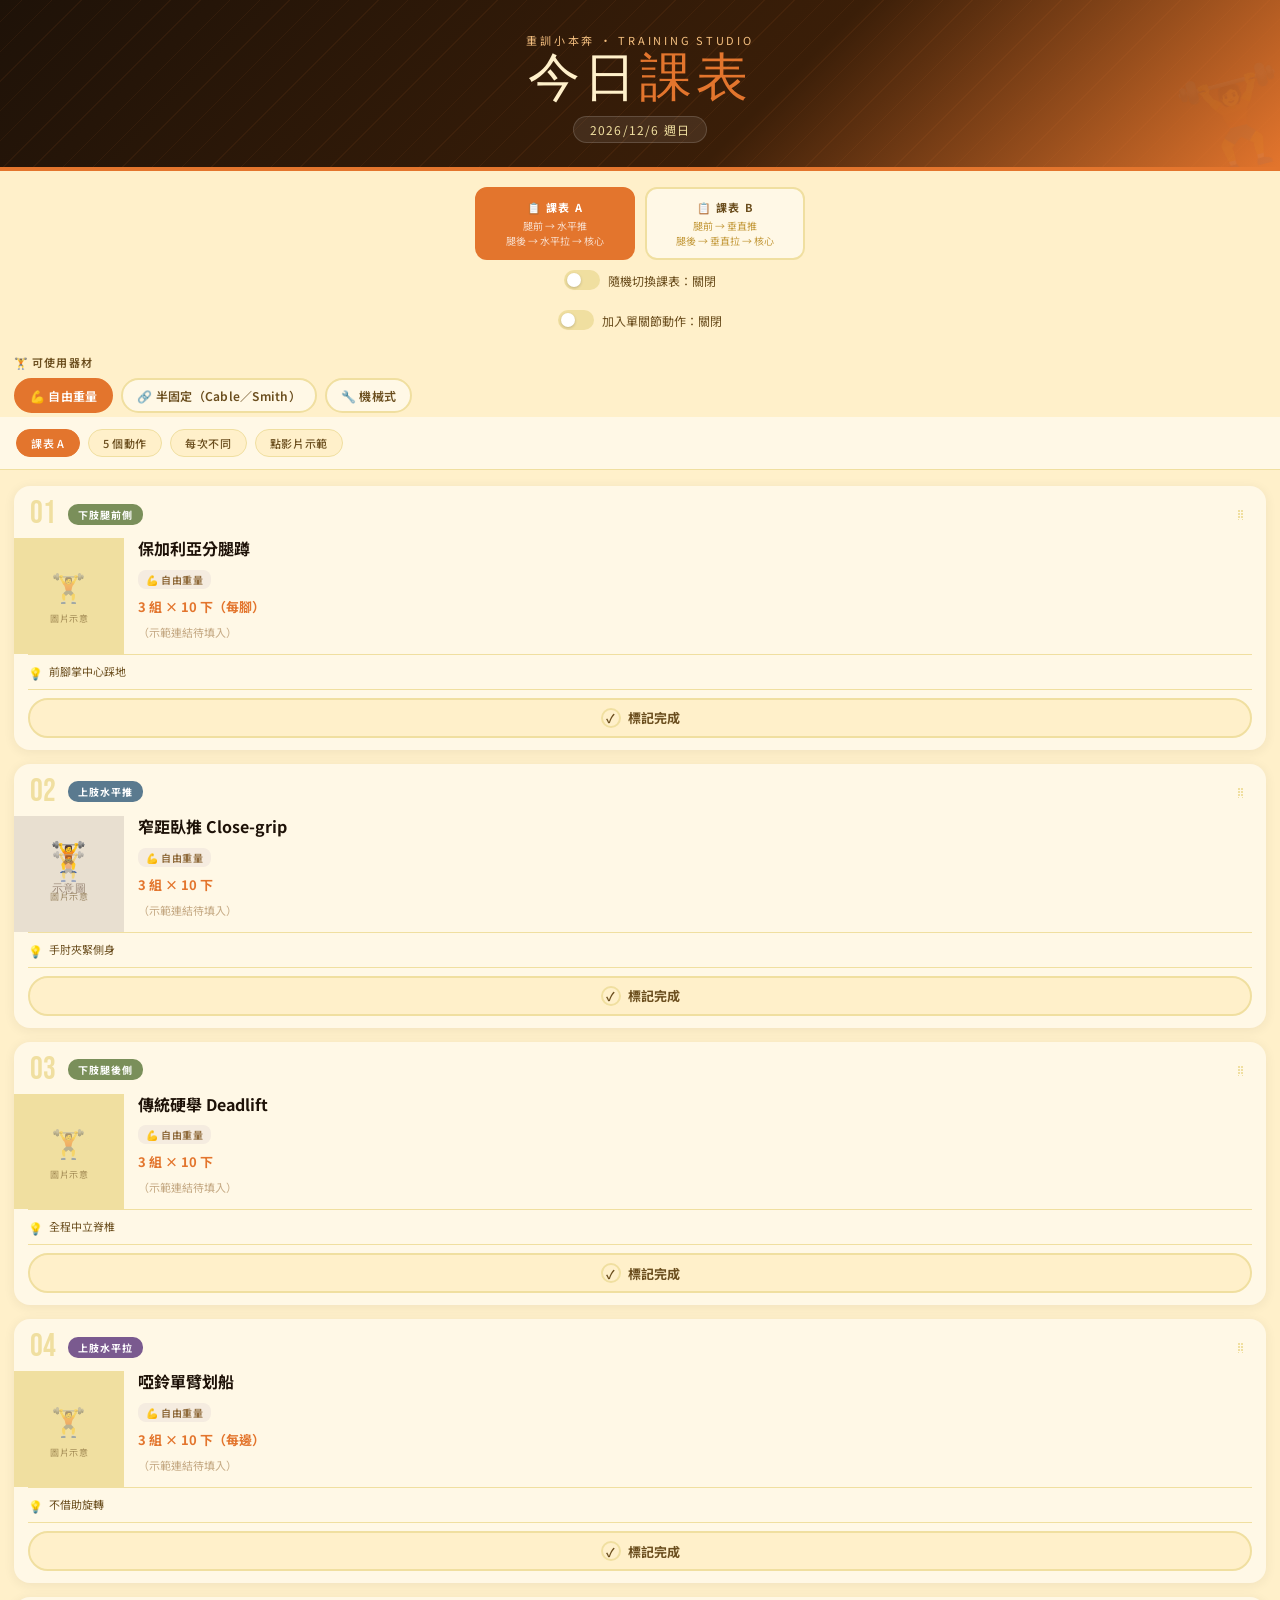
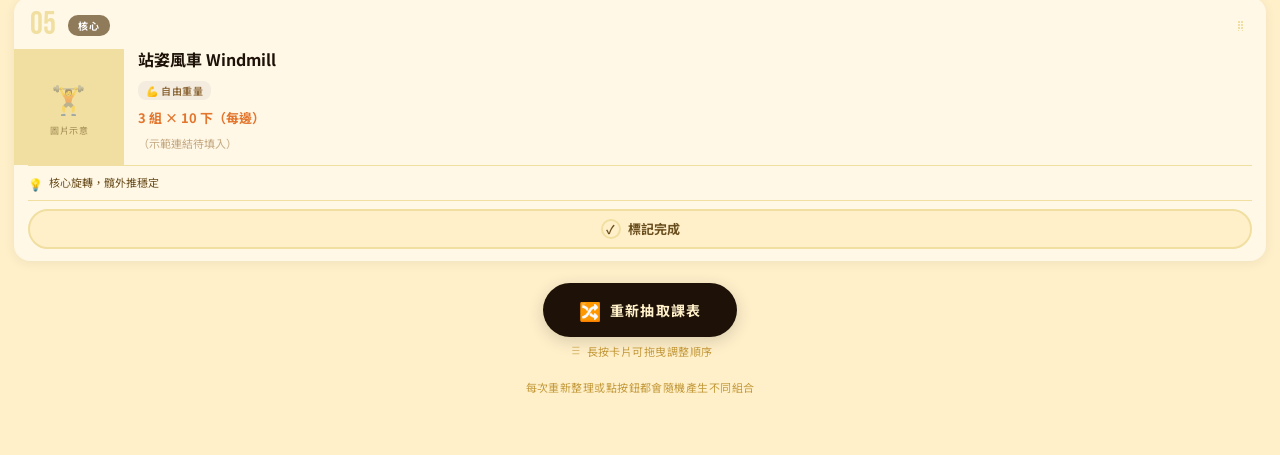
==== fitness-schedule.html @ 43d1f5fd "Add files via upload" ====
<!DOCTYPE html>
<html lang="zh-TW">
<head>
<meta charset="UTF-8">
<meta name="viewport" content="width=device-width, initial-scale=1.0">
<title>重訓小本奔｜今日課表</title>
<link href="https://fonts.googleapis.com/css2?family=Noto+Sans+TC:wght@300;400;500;700;900&family=Bebas+Neue&display=swap" rel="stylesheet">
<style>
  :root {
    --cream: #FFF0CA;
    --warm-white: #FFF8E6;
    --sand: #F0DFA0;
    --clay: #C49A3C;
    --terracotta: #E3752D;
    --deep: #1E1208;
    --mid: #6B4E1E;
    --accent: #E3752D;
    --green: #5A7A5A;
    --green-light: #8BAE7A;
    --brand: #E3752D;
    --brand-light: #FFF0CA;
  }

  * { box-sizing: border-box; margin: 0; padding: 0; }

  body {
    background: var(--cream);
    color: var(--deep);
    font-family: 'Noto Sans TC', sans-serif;
    min-height: 100vh;
    padding: 0 0 60px;
  }

  /* ── Header ── */
  .header {
    background: linear-gradient(135deg, #1E1208 0%, #3A1E08 60%, #E3752D 100%);
    color: var(--cream);
    padding: 32px 20px 24px;
    text-align: center;
    position: relative;
    overflow: hidden;
    border-bottom: 4px solid var(--brand);
  }
  .header::before {
    content: '';
    position: absolute;
    inset: 0;
    background: repeating-linear-gradient(
      -45deg,
      transparent,
      transparent 20px,
      rgba(227,117,45,0.07) 20px,
      rgba(227,117,45,0.07) 21px
    );
  }
  .header::after {
    content: '🏋️';
    position: absolute;
    right: -10px;
    bottom: -10px;
    font-size: 90px;
    opacity: 0.06;
    transform: rotate(-15deg);
    pointer-events: none;
  }
  .header-sub {
    font-size: 11px;
    letter-spacing: 0.25em;
    text-transform: uppercase;
    color: #F5C080;
    margin-bottom: 6px;
    position: relative;
  }
  .header-title {
    font-family: 'Bebas Neue', sans-serif;
    font-size: 52px;
    letter-spacing: 0.08em;
    line-height: 1;
    position: relative;
  }
  .header-title span { color: var(--brand); }
  .date-badge {
    display: inline-block;
    margin-top: 10px;
    background: rgba(255,255,255,0.08);
    border: 1px solid rgba(255,255,255,0.15);
    border-radius: 20px;
    padding: 4px 16px;
    font-size: 12px;
    color: var(--sand);
    letter-spacing: 0.1em;
    position: relative;
  }

  /* ── Tag strip ── */
  .tag-strip {
    display: flex;
    gap: 0;
    overflow-x: auto;
    padding: 12px 16px;
    background: var(--warm-white);
    border-bottom: 1px solid var(--sand);
    scrollbar-width: none;
  }
  .tag-strip::-webkit-scrollbar { display: none; }
  .tag {
    flex-shrink: 0;
    font-size: 11px;
    font-weight: 500;
    letter-spacing: 0.06em;
    padding: 5px 14px;
    border-radius: 20px;
    border: 1.5px solid var(--sand);
    color: var(--mid);
    background: var(--cream);
    margin-right: 8px;
    cursor: default;
  }
  .tag.active {
    background: var(--brand);
    color: white;
    border-color: var(--brand);
  }

  /* ── Cards container ── */
  .cards {
    padding: 16px 14px;
    display: flex;
    flex-direction: column;
    gap: 14px;
  }

  /* ── Drag to reorder ── */
  .sort-hint {
    display: flex;
    align-items: center;
    justify-content: center;
    gap: 6px;
    font-size: 11px;
    color: var(--clay);
    padding: 6px 14px 0;
    letter-spacing: 0.04em;
  }
  .sort-hint svg { width: 13px; height: 13px; opacity: 0.6; }

  .card {
    background: var(--warm-white);
    border-radius: 16px;
    overflow: hidden;
    box-shadow: 0 2px 12px rgba(44,36,32,0.07);
    display: flex;
    flex-direction: column;
    opacity: 0;
    transform: translateY(18px);
    animation: slideUp 0.45s ease forwards;
    cursor: grab;
    transition: box-shadow 0.2s, transform 0.15s;
    user-select: none;
  }
  .card:active { cursor: grabbing; }
  .card.dragging {
    opacity: 0.55 !important;
    transform: scale(0.97) !important;
    box-shadow: 0 8px 28px rgba(44,36,32,0.18) !important;
    animation: none !important;
  }
  .card.drag-over {
    box-shadow: 0 0 0 2.5px var(--brand), 0 4px 16px rgba(227,117,45,0.15) !important;
    animation: none !important;
  }

  /* drag handle inside card-order */
  .drag-handle {
    margin-left: auto;
    padding: 4px 6px;
    color: var(--sand);
    cursor: grab;
    font-size: 16px;
    line-height: 1;
    flex-shrink: 0;
  }
  .drag-handle:active { cursor: grabbing; }
  .card:nth-child(1) { animation-delay: 0.05s; }
  .card:nth-child(2) { animation-delay: 0.12s; }
  .card:nth-child(3) { animation-delay: 0.19s; }
  .card:nth-child(4) { animation-delay: 0.26s; }
  .card:nth-child(5) { animation-delay: 0.33s; }

  @keyframes slideUp {
    to { opacity: 1; transform: translateY(0); }
  }

  .card-order {
    display: flex;
    align-items: center;
    gap: 10px;
    padding: 12px 16px 8px;
  }
  .order-num {
    font-family: 'Bebas Neue', sans-serif;
    font-size: 32px;
    color: var(--sand);
    line-height: 1;
    min-width: 28px;
  }
  .part-chip {
    font-size: 10px;
    font-weight: 700;
    letter-spacing: 0.1em;
    text-transform: uppercase;
    padding: 3px 10px;
    border-radius: 10px;
    background: var(--clay);
    color: white;
  }
  .part-chip.legs   { background: #7A8F5A; }
  .part-chip.push   { background: #5A7A8F; }
  .part-chip.pull   { background: #7A5A8F; }
  .part-chip.core   { background: #8F7A5A; }

  .card-body {
    display: flex;
    gap: 0;
  }

  /* image placeholder */
  .card-img {
    width: 110px;
    min-height: 110px;
    flex-shrink: 0;
    background: var(--sand);
    display: flex;
    flex-direction: column;
    align-items: center;
    justify-content: center;
    gap: 6px;
    font-size: 10px;
    color: var(--mid);
    letter-spacing: 0.05em;
    position: relative;
    overflow: hidden;
  }
  .card-img img {
    width: 100%;
    height: 100%;
    object-fit: cover;
    position: absolute;
    inset: 0;
  }
  .card-img .img-icon {
    font-size: 28px;
    opacity: 0.45;
  }
  .card-img .img-label {
    font-size: 9px;
    opacity: 0.6;
    text-align: center;
    padding: 0 8px;
  }

  .card-info {
    flex: 1;
    padding: 0 14px 14px;
    display: flex;
    flex-direction: column;
    justify-content: center;
    gap: 6px;
  }
  .exercise-name {
    font-size: 16px;
    font-weight: 700;
    color: var(--deep);
    line-height: 1.3;
  }
  .exercise-sets {
    font-size: 13px;
    color: var(--mid);
    font-weight: 400;
  }
  .exercise-sets strong {
    color: var(--brand);
    font-weight: 700;
  }
  .video-btn {
    display: inline-flex;
    align-items: center;
    gap: 5px;
    margin-top: 2px;
    font-size: 11px;
    font-weight: 500;
    color: var(--brand);
    text-decoration: none;
    border: 1.5px solid var(--brand);
    border-radius: 20px;
    padding: 4px 12px;
    width: fit-content;
    transition: background 0.2s, color 0.2s;
  }
  .video-btn:hover { background: var(--brand); color: white; }
  .video-btn svg { width: 12px; height: 12px; fill: currentColor; }

  /* ── Divider ── */
  .card-divider {
    height: 1px;
    background: var(--sand);
    margin: 0 14px;
  }
  .card-note {
    padding: 8px 14px 8px;
    font-size: 11px;
    color: var(--mid);
    display: flex;
    align-items: flex-start;
    gap: 6px;
  }
  .card-note::before {
    content: '💡';
    font-size: 12px;
    flex-shrink: 0;
    margin-top: 1px;
  }

  /* ── Done button ── */
  .card-done-row {
    padding: 8px 14px 12px;
    display: flex;
    align-items: center;
    gap: 10px;
  }
  .done-btn {
    display: flex;
    align-items: center;
    gap: 7px;
    background: var(--cream);
    border: 2px solid var(--sand);
    border-radius: 24px;
    padding: 8px 18px;
    font-family: 'Noto Sans TC', sans-serif;
    font-size: 13px;
    font-weight: 700;
    color: var(--mid);
    cursor: pointer;
    transition: all 0.2s;
    flex: 1;
    justify-content: center;
    -webkit-tap-highlight-color: transparent;
  }
  .done-btn:active { transform: scale(0.96); }
  .done-btn.completed {
    background: var(--green);
    border-color: var(--green);
    color: white;
  }
  .done-btn .done-circle {
    width: 20px; height: 20px;
    border-radius: 50%;
    border: 2px solid var(--sand);
    display: flex; align-items: center; justify-content: center;
    font-size: 12px;
    transition: all 0.2s;
    flex-shrink: 0;
  }
  .done-btn.completed .done-circle {
    background: white;
    border-color: white;
  }
  .card.done-card {
    opacity: 0.6;
  }
  .card.done-card .exercise-name {
    text-decoration: line-through;
    color: var(--mid);
  }

  /* ── Confetti canvas ── */
  #confettiCanvas {
    position: fixed;
    top: 0; left: 0;
    width: 100%; height: 100%;
    pointer-events: none;
    z-index: 9999;
  }

  /* ── Regenerate button ── */
  .regen-wrap {
    padding: 6px 14px 0;
    display: flex;
    justify-content: center;
  }
  .regen-btn {
    background: var(--deep);
    color: var(--cream);
    border: none;
    border-radius: 50px;
    padding: 14px 36px;
    font-family: 'Noto Sans TC', sans-serif;
    font-size: 14px;
    font-weight: 700;
    letter-spacing: 0.08em;
    cursor: pointer;
    display: flex;
    align-items: center;
    gap: 8px;
    transition: background 0.2s, transform 0.1s;
    box-shadow: 0 4px 16px rgba(44,36,32,0.18);
  }
  .regen-btn:active { transform: scale(0.97); }
  .regen-btn:hover { background: var(--brand); }
  .regen-icon {
    font-size: 18px;
    display: inline-block;
    transition: transform 0.4s;
  }
  .regen-btn:hover .regen-icon { transform: rotate(180deg); }

  /* ── Plan switcher ── */
  .plan-switcher {
    display: flex;
    gap: 10px;
    padding: 16px 14px 4px;
    justify-content: center;
  }
  .plan-btn {
    flex: 1;
    max-width: 160px;
    border: 2px solid var(--sand);
    background: var(--warm-white);
    border-radius: 12px;
    padding: 10px 8px;
    cursor: pointer;
    text-align: center;
    transition: all 0.2s;
    font-family: 'Noto Sans TC', sans-serif;
  }
  .plan-btn .plan-label {
    font-size: 11px;
    font-weight: 700;
    letter-spacing: 0.12em;
    color: var(--mid);
    display: block;
  }
  .plan-btn .plan-desc {
    font-size: 10px;
    color: var(--clay);
    margin-top: 3px;
    line-height: 1.5;
    display: block;
  }
  .plan-btn.active {
    border-color: var(--brand);
    background: var(--brand);
  }
  .plan-btn.active .plan-label { color: white; }
  .plan-btn.active .plan-desc { color: rgba(255,255,255,0.75); }
  .plan-btn:hover:not(.active) {
    border-color: var(--brand);
  }

  /* ── Random toggle ── */
  .random-toggle {
    display: flex;
    align-items: center;
    justify-content: center;
    gap: 8px;
    padding: 6px 14px 14px;
    font-size: 12px;
    color: var(--mid);
    cursor: pointer;
    user-select: none;
  }
  .toggle-track {
    width: 36px;
    height: 20px;
    border-radius: 10px;
    background: var(--sand);
    position: relative;
    transition: background 0.2s;
    flex-shrink: 0;
  }
  .toggle-track.on { background: var(--brand); }
  .toggle-thumb {
    width: 14px;
    height: 14px;
    border-radius: 50%;
    background: white;
    position: absolute;
    top: 3px;
    left: 3px;
    transition: left 0.2s;
    box-shadow: 0 1px 3px rgba(0,0,0,0.2);
  }
  .toggle-track.on .toggle-thumb { left: 19px; }

  /* ── Equipment chips ── */
  .eq-chip {
    display: inline-flex;
    align-items: center;
    gap: 4px;
    font-size: 12px;
    font-weight: 600;
    padding: 7px 14px;
    border-radius: 20px;
    border: 2px solid var(--sand);
    color: var(--mid);
    background: var(--warm-white);
    cursor: pointer;
    transition: all 0.18s;
    user-select: none;
    letter-spacing: 0.02em;
  }
  .eq-chip.active {
    background: var(--brand);
    color: white;
    border-color: var(--brand);
  }
  .eq-chip:hover:not(.active) {
    border-color: var(--brand);
    color: var(--brand);
  }

  /* ── Footer note ── */
  .footer-note {
    text-align: center;
    font-size: 11px;
    color: var(--clay);
    padding: 20px 20px 0;
    letter-spacing: 0.04em;
  }
</style>
</head>
<body>

<canvas id="confettiCanvas"></canvas>

<div class="header">
  <div class="header-sub">重訓小本奔 · TRAINING STUDIO</div>
  <div class="header-title">今日<span>課表</span></div>
  <div class="date-badge" id="dateBadge">載入中…</div>
</div>

<!-- Plan switcher -->
<div class="plan-switcher">
  <button class="plan-btn active" id="btnA" onclick="selectPlan('A')">
    <span class="plan-label">📋 課表 A</span>
    <span class="plan-desc">腿前 → 水平推<br>腿後 → 水平拉 → 核心</span>
  </button>
  <button class="plan-btn" id="btnB" onclick="selectPlan('B')">
    <span class="plan-label">📋 課表 B</span>
    <span class="plan-desc">腿前 → 垂直推<br>腿後 → 垂直拉 → 核心</span>
  </button>
</div>

<!-- Random plan toggle -->
<div class="random-toggle" onclick="toggleRandom()" id="randomToggle">
  <div class="toggle-track" id="toggleTrack">
    <div class="toggle-thumb"></div>
  </div>
  <span id="toggleLabel">隨機切換課表：關閉</span>
</div>

<!-- Single joint toggle -->
<div class="random-toggle" onclick="toggleSingle()" id="singleToggle">
  <div class="toggle-track" id="singleTrack">
    <div class="toggle-thumb"></div>
  </div>
  <span id="singleLabel">加入單關節動作：關閉</span>
</div>

<!-- Equipment filter -->
<div style="padding: 10px 14px 4px;">
  <div style="font-size:11px;color:var(--mid);font-weight:600;letter-spacing:0.1em;text-transform:uppercase;margin-bottom:8px;">🏋️ 可使用器材</div>
  <div style="display:flex;gap:8px;flex-wrap:wrap;">
    <label class="eq-chip active" id="chip-free">
      <input type="checkbox" checked onchange="toggleEquip('free',this)" style="display:none">
      💪 自由重量
    </label>
    <label class="eq-chip" id="chip-semi">
      <input type="checkbox" onchange="toggleEquip('semi',this)" style="display:none">
      🔗 半固定（Cable／Smith）
    </label>
    <label class="eq-chip" id="chip-machine">
      <input type="checkbox" onchange="toggleEquip('machine',this)" style="display:none">
      🔧 機械式
    </label>
  </div>
</div>

<div class="tag-strip">
  <div class="tag active" id="tagPlan">課表 A</div>
  <div class="tag">5 個動作</div>
  <div class="tag">每次不同</div>
  <div class="tag">點影片示範</div>
</div>

<div class="cards" id="cardsContainer"></div>

<div class="regen-wrap">
  <button class="regen-btn" onclick="generate()">
    <span class="regen-icon">🔀</span> 重新抽取課表
  </button>
</div>

<div class="sort-hint">
  <svg viewBox="0 0 24 24" fill="none" stroke="currentColor" stroke-width="2"><path d="M8 6h13M8 12h13M8 18h13M3 6h.01M3 12h.01M3 18h.01"/></svg>
  長按卡片可拖曳調整順序
</div>

<div class="footer-note">每次重新整理或點按鈕都會隨機產生不同組合</div>

<script>
// ════════════════════════════════════════
// 動作資料庫
// image: 圖片 URL　video: YouTube 連結　note: 動作提示　equip: free/semi/machine
// ════════════════════════════════════════
const DB = {

  // ── 下肢腿前側 ──
  legs_front: {
    label: '下肢腿前側', chipClass: 'legs',
    exercises: [
      { name: '深蹲 Squat',                    sets: '3 組 × 10 下',        video: '#', note: '膝蓋對齊腳尖，核心收緊',    image: 'https://raw.githubusercontent.com/iisanosbb/workout-images/main/legs_front_squat_barbell.jpg', equip: 'free'    },
      { name: '高腳杯深蹲 Goblet（啞鈴）',      sets: '3 組 × 10 下',        video: '#', note: '壺鈴／啞鈴貼近胸口',         image: 'https://raw.githubusercontent.com/iisanosbb/workout-images/main/legs_front_squat_dumbbell.jpg', equip: 'free'    },
      { name: '跳躍深蹲 Jump Squat',            sets: '3 組 × 10 下',        video: '#', note: '落地時膝蓋微彎吸震',          image: 'https://raw.githubusercontent.com/iisanosbb/workout-images/main/legs_front_squat_jump.jpg', equip: 'free'    },
      { name: '保加利亞分腿蹲',                 sets: '3 組 × 10 下（每腳）', video: '#', note: '前腳掌中心踩地',              image: 'https://raw.githubusercontent.com/iisanosbb/workout-images/main/legs_front_split_squat_bulgarian.jpg', equip: 'free'    },
      { name: '弓箭步 Lunge',                  sets: '3 組 × 10 下（每腳）', video: '#', note: '後膝輕觸地後起身',            image: 'https://raw.githubusercontent.com/iisanosbb/workout-images/main/legs_front_lunge.jpg', equip: 'free'    },
      { name: '登階 Step-up',                  sets: '3 組 × 10 下（每腳）', video: '#', note: '踩穩後腳跟發力踩上',          image: 'https://raw.githubusercontent.com/iisanosbb/workout-images/main/legs_front_lunge_step.jpg', equip: 'free'    },
      { name: '斜坡深蹲',                       sets: '3 組 × 10 下',        video: '#', note: '腳跟墊高增加膝主導',           image: '', equip: 'free'    },
      { name: '前蹲舉 Front Squat',             sets: '3 組 × 10 下',        video: '#', note: '手肘高舉保持槓位',             image: '', equip: 'free'    },
      { name: '史密斯機深蹲',                   sets: '3 組 × 10 下',        video: '#', note: '軌道固定，專注下蹲深度',       image: 'https://raw.githubusercontent.com/iisanosbb/workout-images/main/legs_front_squat_smith.jpg', equip: 'semi'    },
      { name: '腿推機 Leg Press',               sets: '3 組 × 10 下',        video: '#', note: '腳跟踩穩，不鎖膝',             image: 'https://raw.githubusercontent.com/iisanosbb/workout-images/main/legs_front_leg_press.jpg', equip: 'machine' },
      { name: '腿伸展機 Leg Extension',         sets: '3 組 × 10 下',        video: '#', note: '頂點停留 1 秒',                image: 'https://raw.githubusercontent.com/iisanosbb/workout-images/main/legs_front_leg_extension.jpg', equip: 'machine' },
    ]
  },

  // ── 下肢腿後側 ──
  legs_back: {
    label: '下肢腿後側', chipClass: 'legs',
    exercises: [
      { name: '傳統硬舉 Deadlift',         sets: '3 組 × 10 下',        video: '#', note: '全程中立脊椎',               image: 'https://raw.githubusercontent.com/iisanosbb/workout-images/main/legs_back_deadlift.jpg', equip: 'free'    },
      { name: '相撲硬舉 Sumo DL',          sets: '3 組 × 10 下',        video: '#', note: '腳尖外轉 45°',               image: 'https://raw.githubusercontent.com/iisanosbb/workout-images/main/legs_back_deadlift_sumo.jpg', equip: 'free'    },
      { name: '羅馬尼亞硬舉 RDL',          sets: '3 組 × 10 下',        video: '#', note: '感受腿後肌延展',              image: 'https://raw.githubusercontent.com/iisanosbb/workout-images/main/legs_back_rdl.jpg', equip: 'free'    },
      { name: '單腳 RDL',                 sets: '3 組 × 10 下（每腳）', video: '#', note: '骨盆維持水平',               image: 'https://raw.githubusercontent.com/iisanosbb/workout-images/main/legs_back_rdl_single.jpg', equip: 'free'    },
      { name: '臀橋 Hip Thrust',          sets: '3 組 × 10 下',        video: '#', note: '頂點夾臀 2 秒',               image: 'https://raw.githubusercontent.com/iisanosbb/workout-images/main/legs_back_hip_thrust.jpg', equip: 'free'    },
      { name: '側弓步 Lateral Lunge',     sets: '3 組 × 10 下（每腳）', video: '#', note: '側移重心，膝對腳尖',          image: 'https://raw.githubusercontent.com/iisanosbb/workout-images/main/legs_back_sidelunge.jpg', equip: 'free'    },
      { name: '半程側弓步',               sets: '3 組 × 10 下（每腳）', video: '#', note: '側移幅度減半，強調內收',      image: 'https://raw.githubusercontent.com/iisanosbb/workout-images/main/legs_back_sidelunge_half.jpg', equip: 'free'    },
      { name: '早安式 Good Morning',       sets: '3 組 × 10 下',        video: '#', note: '控制重量，專注伸展',           image: 'https://raw.githubusercontent.com/iisanosbb/workout-images/main/legs_back_good_morning.jpg', equip: 'free'    },
      { name: '坐姿早安 Seated Good Morning', sets: '3 組 × 10 下',     video: '#', note: '消除下肢代償，專注脊椎屈伸',  image: 'https://raw.githubusercontent.com/iisanosbb/workout-images/main/legs_back_goodmorning_seated_barbell.jpg', equip: 'free'    },
      { name: '壺鈴擺盪 KB Swing',        sets: '3 組 × 10 下',        video: '#', note: '髖主導，非深蹲',               image: '', equip: 'free'    },
      { name: '北歐腿彎舉 Nordic Curl',    sets: '3 組 × 10 下',        video: '#', note: '離心放慢至少 4 秒',           image: '', equip: 'free'    },
      { name: '俯臥腿彎舉',                sets: '3 組 × 10 下',        video: '#', note: '全程控制速度',                image: 'https://raw.githubusercontent.com/iisanosbb/workout-images/main/legs_back_leg_curl_lying.jpg', equip: 'machine' },
      { name: '坐姿腿彎舉',                sets: '3 組 × 10 下',        video: '#', note: '膝關節全程活動度',            image: 'https://raw.githubusercontent.com/iisanosbb/workout-images/main/legs_back_leg_curl_seated.jpg', equip: 'machine' },
    ]
  },

  // ── 上肢水平推 ──
  push: {
    label: '上肢水平推', chipClass: 'push',
    exercises: [
      { name: '槓鈴臥推 Bench Press',    sets: '3 組 × 10 下', video: '#', note: '肩胛夾緊、弓背穩定',   image: 'https://raw.githubusercontent.com/iisanosbb/workout-images/main/push_h_bench_barbell.jpg', equip: 'free'    },
      { name: '上斜臥推 Incline Press',  sets: '3 組 × 10 下', video: '#', note: '角度 30–45°',          image: 'https://raw.githubusercontent.com/iisanosbb/workout-images/main/push_h_bench_incline.jpg', equip: 'free'    },
      { name: '下斜臥推 Decline Press',  sets: '3 組 × 10 下', video: '#', note: '強調下胸',              image: '', equip: 'free'    },
      { name: '啞鈴臥推',                sets: '3 組 × 10 下', video: '#', note: '底部稍作停頓',          image: 'https://raw.githubusercontent.com/iisanosbb/workout-images/main/push_h_bench_dumbbell.jpg', equip: 'free'    },
      { name: '伏地挺身 Push-up',        sets: '3 組 × 10 下', video: '#', note: '核心全程收緊',          image: 'https://raw.githubusercontent.com/iisanosbb/workout-images/main/push_h_pushup.jpg', equip: 'free'    },
      { name: '跪姿伏地挺身',            sets: '3 組 × 10 下', video: '#', note: '膝蓋著地，降低難度',    image: 'https://raw.githubusercontent.com/iisanosbb/workout-images/main/push_h_pushup_half.jpg', equip: 'free'    },
      { name: '窄距臥推 Close-grip',     sets: '3 組 × 10 下', video: '#', note: '手肘夾緊側身',          image: '', equip: 'free'    },
      { name: '史密斯臥推',              sets: '3 組 × 10 下', video: '#', note: '固定軌道助保護',        image: '', equip: 'semi'    },
      { name: '繩索夾胸 Cable Fly',      sets: '3 組 × 10 下', video: '#', note: '頂點交叉停頓',          image: '', equip: 'semi'    },
      { name: '機械臥推',                sets: '3 組 × 10 下', video: '#', note: '適合訓練後補量',        image: 'https://raw.githubusercontent.com/iisanosbb/workout-images/main/push_h_machine_press.jpg', equip: 'machine' },
    ]
  },

  // ── 上肢水平拉 ──
  pull: {
    label: '上肢水平拉', chipClass: 'pull',
    exercises: [
      { name: '槓鈴划船 Barbell Row',    sets: '3 組 × 10 下',        video: '#', note: '肘往後拉，肩胛夾緊',   image: 'https://raw.githubusercontent.com/iisanosbb/workout-images/main/pull_h_row_barbell.jpg', equip: 'free'    },
      { name: '啞鈴單臂划船',            sets: '3 組 × 10 下（每邊）', video: '#', note: '不借助旋轉',            image: 'https://raw.githubusercontent.com/iisanosbb/workout-images/main/pull_h_row_dumbbell_single.jpg', equip: 'free'    },
      { name: 'T-bar 划船',             sets: '3 組 × 10 下',        video: '#', note: '胸貼靠墊更孤立背部',    image: '', equip: 'free'    },
      { name: '胸支撐啞鈴划船',          sets: '3 組 × 10 下',        video: '#', note: '上斜凳減少借力',        image: '', equip: 'free'    },
      { name: '反手划船 Supine Row',    sets: '3 組 × 10 下',        video: '#', note: '可調節難度',            image: 'https://raw.githubusercontent.com/iisanosbb/workout-images/main/pull_h_row_reverse.jpg', equip: 'free'    },
      { name: '農夫走路 Farmer Walk',    sets: '3 趟 × 20m',          video: '#', note: '肩下壓，挺胸',          image: '', equip: 'free'    },
      { name: '坐姿划船 Seated Row',    sets: '3 組 × 10 下',        video: '#', note: '肘貼身後拉到底',        image: '', equip: 'semi'    },
      { name: '繩索划船 Cable Row',     sets: '3 組 × 10 下',        video: '#', note: '全程保持張力',          image: '', equip: 'semi'    },
      { name: '繩索單臂划船',            sets: '3 組 × 10 下（每邊）', video: '#', note: '強調菱形肌',            image: '', equip: 'semi'    },
      { name: '機械划船',                sets: '3 組 × 10 下',        video: '#', note: '胸貼靠墊，孤立背部',    image: 'https://raw.githubusercontent.com/iisanosbb/workout-images/main/pull_h_row_machine.jpg', equip: 'machine' },
    ]
  },

  // ── 上肢垂直推 ──
  push_vertical: {
    label: '上肢垂直推', chipClass: 'push',
    exercises: [
      { name: '槓鈴肩推 OHP',            sets: '3 組 × 10 下',        video: '#', note: '核心收緊，不過度挺腰',   image: 'https://raw.githubusercontent.com/iisanosbb/workout-images/main/push_v_ohp_barbell.jpg', equip: 'free'    },
      { name: '啞鈴肩推',                sets: '3 組 × 10 下',        video: '#', note: '手肘略前於身體',          image: 'https://raw.githubusercontent.com/iisanosbb/workout-images/main/push_v_ohp_dumbbell.jpg', equip: 'free'    },
      { name: '阿諾肩推 Arnold Press',   sets: '3 組 × 10 下',        video: '#', note: '旋轉動作全程控制',        image: '', equip: 'free'    },
      { name: '槓鈴頸後推',              sets: '3 組 × 10 下',        video: '#', note: '確認肩膀活動度再操作',    image: '', equip: 'free'    },
      { name: '單臂啞鈴肩推',            sets: '3 組 × 10 下（每邊）', video: '#', note: '訓練核心穩定',            image: '', equip: 'free'    },
      { name: '繩索肩推 Cable Press',    sets: '3 組 × 10 下',        video: '#', note: '全程保持張力',            image: '', equip: 'semi'    },
      { name: '史密斯機肩推',            sets: '3 組 × 10 下',        video: '#', note: '增加穩定性輔助',          image: 'https://raw.githubusercontent.com/iisanosbb/workout-images/main/push_v_ohp_smith.jpg', equip: 'semi'    },
      { name: '坐姿機械肩推',            sets: '3 組 × 10 下',        video: '#', note: '適合初學者保護脊椎',      image: 'https://raw.githubusercontent.com/iisanosbb/workout-images/main/push_v_ohp_machine.jpg', equip: 'machine' },
    ]
  },

  // ── 上肢垂直拉 ──
  pull_vertical: {
    label: '上肢垂直拉', chipClass: 'pull',
    exercises: [
      { name: '引體向上 Pull-up',        sets: '3 組 × 10 下', video: '#', note: '全程活動度，完全伸展',   image: 'https://raw.githubusercontent.com/iisanosbb/workout-images/main/pull_v_pullup.jpg', equip: 'free'    },
      { name: '反手引體 Chin-up',        sets: '3 組 × 10 下', video: '#', note: '強調二頭肌參與',          image: 'https://raw.githubusercontent.com/iisanosbb/workout-images/main/pull_v_chinup.jpg', equip: 'free'    },
      { name: '寬握引體向上',            sets: '3 組 × 10 下', video: '#', note: '強調背闊肌寬度',           image: '', equip: 'free'    },
      { name: '懸吊划船 Ring Row',       sets: '3 組 × 10 下', video: '#', note: '調整身體角度控制難度',    image: '', equip: 'free'    },
      { name: '滑輪下拉 Lat Pulldown',   sets: '3 組 × 10 下', video: '#', note: '胸口挺起，拉至下巴',      image: '', equip: 'semi'    },
      { name: '窄握下拉',                sets: '3 組 × 10 下', video: '#', note: '強調背闊肌下段',           image: '', equip: 'semi'    },
      { name: '反手滑輪下拉',            sets: '3 組 × 10 下', video: '#', note: '增加二頭肌協同',           image: '', equip: 'semi'    },
      { name: '繩索垂直拉',              sets: '3 組 × 10 下', video: '#', note: '全程保持張力',             image: '', equip: 'semi'    },
      { name: '機械下拉',                sets: '3 組 × 10 下', video: '#', note: '適合補量訓練',             image: 'https://raw.githubusercontent.com/iisanosbb/workout-images/main/pull_v_pulldown_machine.jpg', equip: 'machine' },
    ]
  },

  // ── 上肢單關節 ──
  upper_single: {
    label: '上肢單關節', chipClass: 'push',
    exercises: [
      { name: '三頭下壓 Tricep Pushdown',  sets: '3 組 × 10 下',        video: '#', note: '手肘固定不動，全程控制',   image: 'https://raw.githubusercontent.com/iisanosbb/workout-images/main/upper_single_tricep_pushdown.jpg', equip: 'semi'    },
      { name: '頭後三頭伸展',              sets: '3 組 × 10 下',        video: '#', note: '手肘夾緊，不外張',          image: 'https://raw.githubusercontent.com/iisanosbb/workout-images/main/upper_single_tricep_overhead.jpg', equip: 'free'    },
      { name: '啞鈴過頭下拉 Pullover',     sets: '3 組 × 10 下',        video: '#', note: '手臂微彎，感受背闊伸展',    image: 'https://raw.githubusercontent.com/iisanosbb/workout-images/main/upper_single_pullover_bumbbell.jpg', equip: 'free'    },
      { name: '繩索過頭下拉 Pullover',     sets: '3 組 × 10 下',        video: '#', note: '全程保持張力',              image: 'https://raw.githubusercontent.com/iisanosbb/workout-images/main/upper_single_cable_pullover.jpg', equip: 'semi'    },
      { name: '飛鳥 Dumbbell Fly',        sets: '3 組 × 10 下',        video: '#', note: '手臂微彎，展胸感優先',       image: 'https://raw.githubusercontent.com/iisanosbb/workout-images/main/upper_single_fly_dumbbell.jpg', equip: 'free'    },
      { name: '機械胸飛鳥',               sets: '3 組 × 10 下',        video: '#', note: '頂點夾胸停頓 1 秒',          image: 'https://raw.githubusercontent.com/iisanosbb/workout-images/main/upper_single_fly_machine.jpg', equip: 'machine' },
      { name: '繩索飛鳥 Cable Fly',       sets: '3 組 × 10 下',        video: '#', note: '頂點交叉停頓',              image: '', equip: 'semi'    },
      { name: '窄距伏地挺身',              sets: '3 組 × 10 下',        video: '#', note: '三頭主導，手肘貼身',         image: '', equip: 'free'    },
      { name: '直臂下拉 Straight-arm',    sets: '3 組 × 10 下',        video: '#', note: '手臂伸直孤立背闊',           image: '', equip: 'semi'    },
      { name: '側平舉 Lateral Raise',     sets: '3 組 × 10 下',        video: '#', note: '手肘微彎，不聳肩',           image: '', equip: 'free'    },
      { name: '前平舉 Front Raise',       sets: '3 組 × 10 下',        video: '#', note: '強調三角肌前束',             image: '', equip: 'free'    },
      { name: '二頭彎舉 Bicep Curl',      sets: '3 組 × 10 下',        video: '#', note: '手肘固定，頂點停頓',          image: '', equip: 'free'    },
      { name: '錘式彎舉 Hammer Curl',     sets: '3 組 × 10 下（每邊）', video: '#', note: '強調肱橈肌',                 image: '', equip: 'free'    },
    ]
  },

  // ── 下肢單關節 ──
  lower_single: {
    label: '下肢單關節', chipClass: 'legs',
    exercises: [
      { name: '哥本哈根內收',             sets: '3 組 × 10 下（每邊）', video: '#', note: '側躺，上腿踩凳，下腿上提',  image: 'https://raw.githubusercontent.com/iisanosbb/workout-images/main/lower_single_copenhagen_adduction.jpg', equip: 'free'    },
      { name: '彈力帶蛤蜊式',             sets: '3 組 × 10 下（每邊）', video: '#', note: '骨盆穩定，只動髖關節',       image: 'https://raw.githubusercontent.com/iisanosbb/workout-images/main/lower_single_clamshell.jpg', equip: 'free'    },
      { name: '髖外展 Hip Abduction',    sets: '3 組 × 10 下（每邊）', video: '#', note: '控制速度，感受臀中肌',       image: '', equip: 'free'    },
      { name: '羅馬椅背伸展',             sets: '3 組 × 10 下',        video: '#', note: '感受豎脊肌收縮',              image: 'https://raw.githubusercontent.com/iisanosbb/workout-images/main/lower_single_roman_chair.jpg', equip: 'machine' },
      { name: '羅馬椅側彎',               sets: '3 組 × 10 下（每邊）', video: '#', note: '側屈強調腰方肌',              image: '', equip: 'machine' },
      { name: '機械式髖外展',             sets: '3 組 × 10 下',        video: '#', note: '穩定骨盆，臀中肌專注',        image: 'https://raw.githubusercontent.com/iisanosbb/workout-images/main/lower_single_machine_hip_abduction.jpg', equip: 'machine' },
      { name: '機械式髖內收',             sets: '3 組 × 10 下',        video: '#', note: '內收肌群主導',                image: 'https://raw.githubusercontent.com/iisanosbb/workout-images/main/lower_single_machine_hip_adduction.jpg', equip: 'machine' },
      { name: '滑輪髖外展',               sets: '3 組 × 10 下（每邊）', video: '#', note: '站姿，腿往側邊抬起',          image: '', equip: 'semi'    },
      { name: '滑輪後踢腿',               sets: '3 組 × 10 下（每邊）', video: '#', note: '核心穩定，臀大肌主導',        image: '', equip: 'semi'    },
    ]
  },

  // ── 核心 ──
  core: {
    label: '核心', chipClass: 'core',
    exercises: [
      { name: '棒式 Plank',               sets: '3 組 × 30 秒',        video: '#', note: '臀部不可下塌或上翹',         image: 'https://raw.githubusercontent.com/iisanosbb/workout-images/main/core_plank.jpg', equip: 'free' },
      { name: '側棒式 Side Plank',        sets: '3 組 × 30 秒（每邊）', video: '#', note: '身體成一直線',                image: 'https://raw.githubusercontent.com/iisanosbb/workout-images/main/core_plank_side.jpg', equip: 'free' },
      { name: '死蟲 Dead Bug',            sets: '3 組 × 10 下（每邊）', video: '#', note: '腰部全程貼地',                image: 'https://raw.githubusercontent.com/iisanosbb/workout-images/main/core_dead_bug.jpg', equip: 'free' },
      { name: '捲腹 Crunch',              sets: '3 組 × 10 下',        video: '#', note: '下背維持貼地',                image: '', equip: 'free' },
      { name: '反向捲腹 Reverse Crunch',  sets: '3 組 × 10 下',        video: '#', note: '下腹主導動作',                image: 'https://raw.githubusercontent.com/iisanosbb/workout-images/main/core_crunch_reverse.jpg', equip: 'free' },
      { name: '站姿風車 Windmill',        sets: '3 組 × 10 下（每邊）', video: '#', note: '核心旋轉，髖外推穩定',        image: 'https://raw.githubusercontent.com/iisanosbb/workout-images/main/core_windmill_standed.jpg', equip: 'free' },
      { name: '跪姿風車 Kneeling Windmill', sets: '3 組 × 10 下（每邊）', video: '#', note: '降低難度版，專注側彎',      image: 'https://raw.githubusercontent.com/iisanosbb/workout-images/main/core_windmill_kneeling.jpg', equip: 'free' },
      { name: '懸吊抬腿',                  sets: '3 組 × 10 下',        video: '#', note: '骨盆後傾帶動動作',            image: 'https://raw.githubusercontent.com/iisanosbb/workout-images/main/core_hanging_leg_raise.jpg', equip: 'free' },
      { name: '滾輪捲腹 Ab Wheel',        sets: '3 組 × 10 下',        video: '#', note: '核心全程收緊',                image: '', equip: 'free' },
      { name: '鳥狗式 Bird Dog',          sets: '3 組 × 10 下（每邊）', video: '#', note: '緩慢控制，不晃動',            image: '', equip: 'free' },
      { name: '俄羅斯轉體',               sets: '3 組 × 10 下',        video: '#', note: '腳可抬起增加難度',            image: '', equip: 'free' },
      { name: '機械捲腹',                  sets: '3 組 × 10 下',        video: '#', note: '全程收緊，控制回程',          image: 'https://raw.githubusercontent.com/iisanosbb/workout-images/main/core_crunch_machine.jpg', equip: 'machine' },
    ]
  }
};

// ── 課表設定 ──
const PLANS = {
  A: { name: '課表 A', pushKey: 'push',          pullKey: 'pull'          },
  B: { name: '課表 B', pushKey: 'push_vertical', pullKey: 'pull_vertical' }
};

let currentPlan = 'A';
let randomPlan   = false;
let useSingle    = false;   // 是否加入單關節

const equipOn = { free: true, semi: false, machine: false };

function selectPlan(plan) {
  currentPlan = plan;
  document.getElementById('btnA').classList.toggle('active', plan === 'A');
  document.getElementById('btnB').classList.toggle('active', plan === 'B');
  document.getElementById('tagPlan').textContent = PLANS[plan].name;
  generate();
}

function toggleRandom() {
  randomPlan = !randomPlan;
  document.getElementById('toggleTrack').classList.toggle('on', randomPlan);
  document.getElementById('toggleLabel').textContent = randomPlan ? '隨機切換課表：開啟' : '隨機切換課表：關閉';
  if (randomPlan) generate();
}

function toggleSingle() {
  useSingle = !useSingle;
  document.getElementById('singleTrack').classList.toggle('on', useSingle);
  document.getElementById('singleLabel').textContent = useSingle ? '加入單關節動作：開啟' : '加入單關節動作：關閉';
  generate();
}

function toggleEquip(type, checkbox) {
  const wouldAllOff = !checkbox.checked &&
    Object.keys(equipOn).filter(k => k !== type).every(k => !equipOn[k]);
  if (wouldAllOff) { checkbox.checked = true; return; }
  equipOn[type] = checkbox.checked;
  document.getElementById('chip-' + type).classList.toggle('active', checkbox.checked);
  generate();
}

function pickFiltered(arr) {
  const pool = arr.filter(e => equipOn[e.equip]);
  const source = pool.length > 0 ? pool : arr;
  return source[Math.floor(Math.random() * source.length)];
}

function pickLastSlot() {
  // 第5個位置：核心 ＋（若開啟）上肢單關節＋下肢單關節 合併抽1個
  let combined = [...DB.core.exercises];
  if (useSingle) {
    combined = combined.concat(DB.upper_single.exercises, DB.lower_single.exercises);
  }
  const pool = combined.filter(e => equipOn[e.equip]);
  const source = pool.length > 0 ? pool : combined;
  const ex = source[Math.floor(Math.random() * source.length)];

  // 找到這個動作屬於哪個 group 以取得正確 label
  let group = DB.core;
  if (DB.upper_single.exercises.includes(ex)) group = DB.upper_single;
  if (DB.lower_single.exercises.includes(ex)) group = DB.lower_single;
  return { ex, group };
}

function getWeekday() {
  const days = ['週日','週一','週二','週三','週四','週五','週六'];
  const d = new Date();
  return `${d.getFullYear()}/${d.getMonth()+1}/${d.getDate()} ${days[d.getDay()]}`;
}

function placeholderSVG(label) {
  return `data:image/svg+xml,${encodeURIComponent(`
    <svg xmlns="http://www.w3.org/2000/svg" width="110" height="110" viewBox="0 0 110 110">
      <rect width="110" height="110" fill="#E8DFD0"/>
      <text x="55" y="48" text-anchor="middle" font-size="28" fill="#C4A882">🏋️</text>
      <text x="55" y="72" text-anchor="middle" font-family="sans-serif" font-size="10" fill="#9B8878">${label}</text>
    </svg>
  `)}`;
}

function generate() {
  const usePlanKey = randomPlan
    ? (Math.random() < 0.5 ? 'A' : 'B')
    : currentPlan;

  document.getElementById('btnA').classList.toggle('active', usePlanKey === 'A');
  document.getElementById('btnB').classList.toggle('active', usePlanKey === 'B');
  document.getElementById('tagPlan').textContent = PLANS[usePlanKey].name;

  const plan = PLANS[usePlanKey];
  // 固定4個位置 + 第5個特殊
  const slots = [
    { group: DB.legs_front },
    { group: DB[plan.pushKey] },
    { group: DB.legs_back },
    { group: DB[plan.pullKey] },
  ];

  const container = document.getElementById('cardsContainer');
  container.style.opacity = '0';
  container.style.transition = 'opacity 0.2s';

  setTimeout(() => {
    container.innerHTML = '';

    // 前4個位置
    slots.forEach((slot, i) => {
      const ex = pickFiltered(slot.group.exercises);
      renderCard(container, i, slot.group, ex);
    });

    // 第5個位置：核心／單關節
    const { ex: ex5, group: group5 } = pickLastSlot();
    renderCard(container, 4, group5, ex5);

    container.style.opacity = '1';
    initDragSort();
  }, 200);
}

function renderCard(container, i, group, ex) {
  const imgSrc = ex.image || placeholderSVG('示意圖');
  const equipLabel = { free: '💪 自由重量', semi: '🔗 半固定', machine: '🔧 機械式' };
  const equipColor = {
    free:    'background:#f5ece0;color:#8F6A3A',
    semi:    'background:#e8edf5;color:#4A6A8F',
    machine: 'background:#e8f0e8;color:#5A7A5A'
  };
  const badge = `<span style="font-size:10px;${equipColor[ex.equip]};border-radius:8px;padding:2px 8px;font-weight:600;letter-spacing:0.05em;">${equipLabel[ex.equip]}</span>`;

  const card = document.createElement('div');
  card.className = 'card';
  card.draggable = true;
  card.innerHTML = `
    <div class="card-order">
      <div class="order-num">0${i+1}</div>
      <div class="part-chip ${group.chipClass}">${group.label}</div>
      <div class="drag-handle" title="拖曳排序">⠿</div>
    </div>
    <div class="card-body">
      <div class="card-img">
        <img src="${imgSrc}" alt="${ex.name}" onerror="this.style.display='none'"/>
        <div class="img-icon">🏋️</div>
        <div class="img-label">圖片示意</div>
      </div>
      <div class="card-info">
        <div class="exercise-name">${ex.name}</div>
        <div style="margin-bottom:2px;">${badge}</div>
        <div class="exercise-sets"><strong>${ex.sets}</strong></div>
        ${ex.video && ex.video !== '#' ? `
          <a class="video-btn" href="${ex.video}" target="_blank">
            <svg viewBox="0 0 24 24"><path d="M8 5v14l11-7z"/></svg>
            觀看示範
          </a>` : `
          <span style="font-size:11px;color:#C4A882;margin-top:2px;">（示範連結待填入）</span>
        `}
      </div>
    </div>
    <div class="card-divider"></div>
    <div class="card-note">${ex.note}</div>
    <div class="card-divider"></div>
    <div class="card-done-row">
      <button class="done-btn" onclick="markDone(this)">
        <div class="done-circle">✓</div>
        <span class="done-label">標記完成</span>
      </button>
    </div>
  `;
  container.appendChild(card);
}

// ── 標記完成 + 煙火 ──
function markDone(btn) {
  const card = btn.closest('.card');
  const isNowDone = !btn.classList.contains('completed');
  btn.classList.toggle('completed', isNowDone);
  card.classList.toggle('done-card', isNowDone);
  btn.querySelector('.done-label').textContent = isNowDone ? '已完成 🎉' : '標記完成';

  if (isNowDone) {
    // 震動回饋
    if (navigator.vibrate) navigator.vibrate([30, 10, 60]);
    launchConfetti(btn);

    // 檢查全部完成
    setTimeout(() => {
      const all = document.querySelectorAll('#cardsContainer .done-btn');
      const done = document.querySelectorAll('#cardsContainer .done-btn.completed');
      if (all.length > 0 && all.length === done.length) {
        setTimeout(() => launchConfetti(null, true), 300);
      }
    }, 200);
  }
}

// ── 煙火動畫 ──
function launchConfetti(sourceEl, big = false) {
  const canvas = document.getElementById('confettiCanvas');
  const ctx = canvas.getContext('2d');
  canvas.width = window.innerWidth;
  canvas.height = window.innerHeight;

  const colors = ['#D4603A','#C4A882','#7A8F5A','#5A7A8F','#C17F5A','#FFD700','#FF6B6B','#4ECDC4'];
  const count = big ? 180 : 60;
  const particles = [];

  let originX = canvas.width / 2;
  let originY = canvas.height / 2;

  if (sourceEl) {
    const r = sourceEl.getBoundingClientRect();
    originX = r.left + r.width / 2;
    originY = r.top + r.height / 2;
  }

  for (let i = 0; i < count; i++) {
    const angle = (Math.random() * Math.PI * 2);
    const speed = big ? (3 + Math.random() * 8) : (2 + Math.random() * 5);
    particles.push({
      x: originX, y: originY,
      vx: Math.cos(angle) * speed,
      vy: Math.sin(angle) * speed - (big ? 4 : 2),
      color: colors[Math.floor(Math.random() * colors.length)],
      size: big ? (4 + Math.random() * 6) : (3 + Math.random() * 4),
      life: 1,
      decay: 0.015 + Math.random() * 0.015,
      rotation: Math.random() * Math.PI * 2,
      rotSpeed: (Math.random() - 0.5) * 0.2,
      shape: Math.random() > 0.5 ? 'rect' : 'circle'
    });
  }

  let frame;
  function animate() {
    ctx.clearRect(0, 0, canvas.width, canvas.height);
    let alive = false;
    for (const p of particles) {
      if (p.life <= 0) continue;
      alive = true;
      p.x += p.vx; p.y += p.vy;
      p.vy += 0.18;
      p.vx *= 0.99;
      p.life -= p.decay;
      p.rotation += p.rotSpeed;
      ctx.save();
      ctx.globalAlpha = Math.max(0, p.life);
      ctx.translate(p.x, p.y);
      ctx.rotate(p.rotation);
      ctx.fillStyle = p.color;
      if (p.shape === 'rect') {
        ctx.fillRect(-p.size / 2, -p.size / 4, p.size, p.size / 2);
      } else {
        ctx.beginPath();
        ctx.arc(0, 0, p.size / 2, 0, Math.PI * 2);
        ctx.fill();
      }
      ctx.restore();
    }
    if (alive) { frame = requestAnimationFrame(animate); }
    else { ctx.clearRect(0, 0, canvas.width, canvas.height); }
  }
  cancelAnimationFrame(frame);
  animate();
}

// ── 拖曳排序 ──
function initDragSort() {
  const container = document.getElementById('cardsContainer');
  let dragEl = null;
  let touchStartY = 0;

  container.querySelectorAll('.card').forEach(card => {
    // Desktop drag
    card.addEventListener('dragstart', e => {
      dragEl = card;
      setTimeout(() => card.classList.add('dragging'), 0);
      e.dataTransfer.effectAllowed = 'move';
    });
    card.addEventListener('dragend', () => {
      card.classList.remove('dragging');
      container.querySelectorAll('.card').forEach(c => c.classList.remove('drag-over'));
      renumberCards();
      dragEl = null;
    });
    card.addEventListener('dragover', e => {
      e.preventDefault();
      if (!dragEl || dragEl === card) return;
      container.querySelectorAll('.card').forEach(c => c.classList.remove('drag-over'));
      card.classList.add('drag-over');
      const rect = card.getBoundingClientRect();
      if (e.clientY < rect.top + rect.height / 2) container.insertBefore(dragEl, card);
      else container.insertBefore(dragEl, card.nextSibling);
    });
    card.addEventListener('dragleave', () => card.classList.remove('drag-over'));
    card.addEventListener('drop', e => { e.preventDefault(); card.classList.remove('drag-over'); });

    // Mobile touch — only initiate drag from drag-handle
    const handle = card.querySelector('.drag-handle');
    handle.addEventListener('touchstart', e => {
      dragEl = card;
      touchStartY = e.touches[0].clientY;
      card.classList.add('dragging');
      // 震動啟動回饋
      if (navigator.vibrate) navigator.vibrate(30);
    }, { passive: true });

    handle.addEventListener('touchmove', e => {
      if (!dragEl) return;
      e.preventDefault();
      const touch = e.touches[0];
      const els = document.elementsFromPoint(touch.clientX, touch.clientY);
      const target = els.find(el => el.classList.contains('card') && el !== dragEl);
      if (target) {
        const wasOver = target.classList.contains('drag-over');
        container.querySelectorAll('.card').forEach(c => c.classList.remove('drag-over'));
        target.classList.add('drag-over');
        const rect = target.getBoundingClientRect();
        const newPos = touch.clientY < rect.top + rect.height / 2;
        if (newPos) container.insertBefore(dragEl, target);
        else container.insertBefore(dragEl, target.nextSibling);
        // 每次換位震動
        if (!wasOver && navigator.vibrate) navigator.vibrate(15);
      }
    }, { passive: false });

    handle.addEventListener('touchend', () => {
      if (!dragEl) return;
      dragEl.classList.remove('dragging');
      container.querySelectorAll('.card').forEach(c => c.classList.remove('drag-over'));
      renumberCards();
      // 放下震動
      if (navigator.vibrate) navigator.vibrate([10, 5, 20]);
      dragEl = null;
    });
  });
}

function renumberCards() {
  document.querySelectorAll('#cardsContainer .card').forEach((card, i) => {
    const num = card.querySelector('.order-num');
    if (num) num.textContent = `0${i+1}`;
  });
}

// Init
document.getElementById('dateBadge').textContent = getWeekday();
generate();
</script>
</body>
</html>
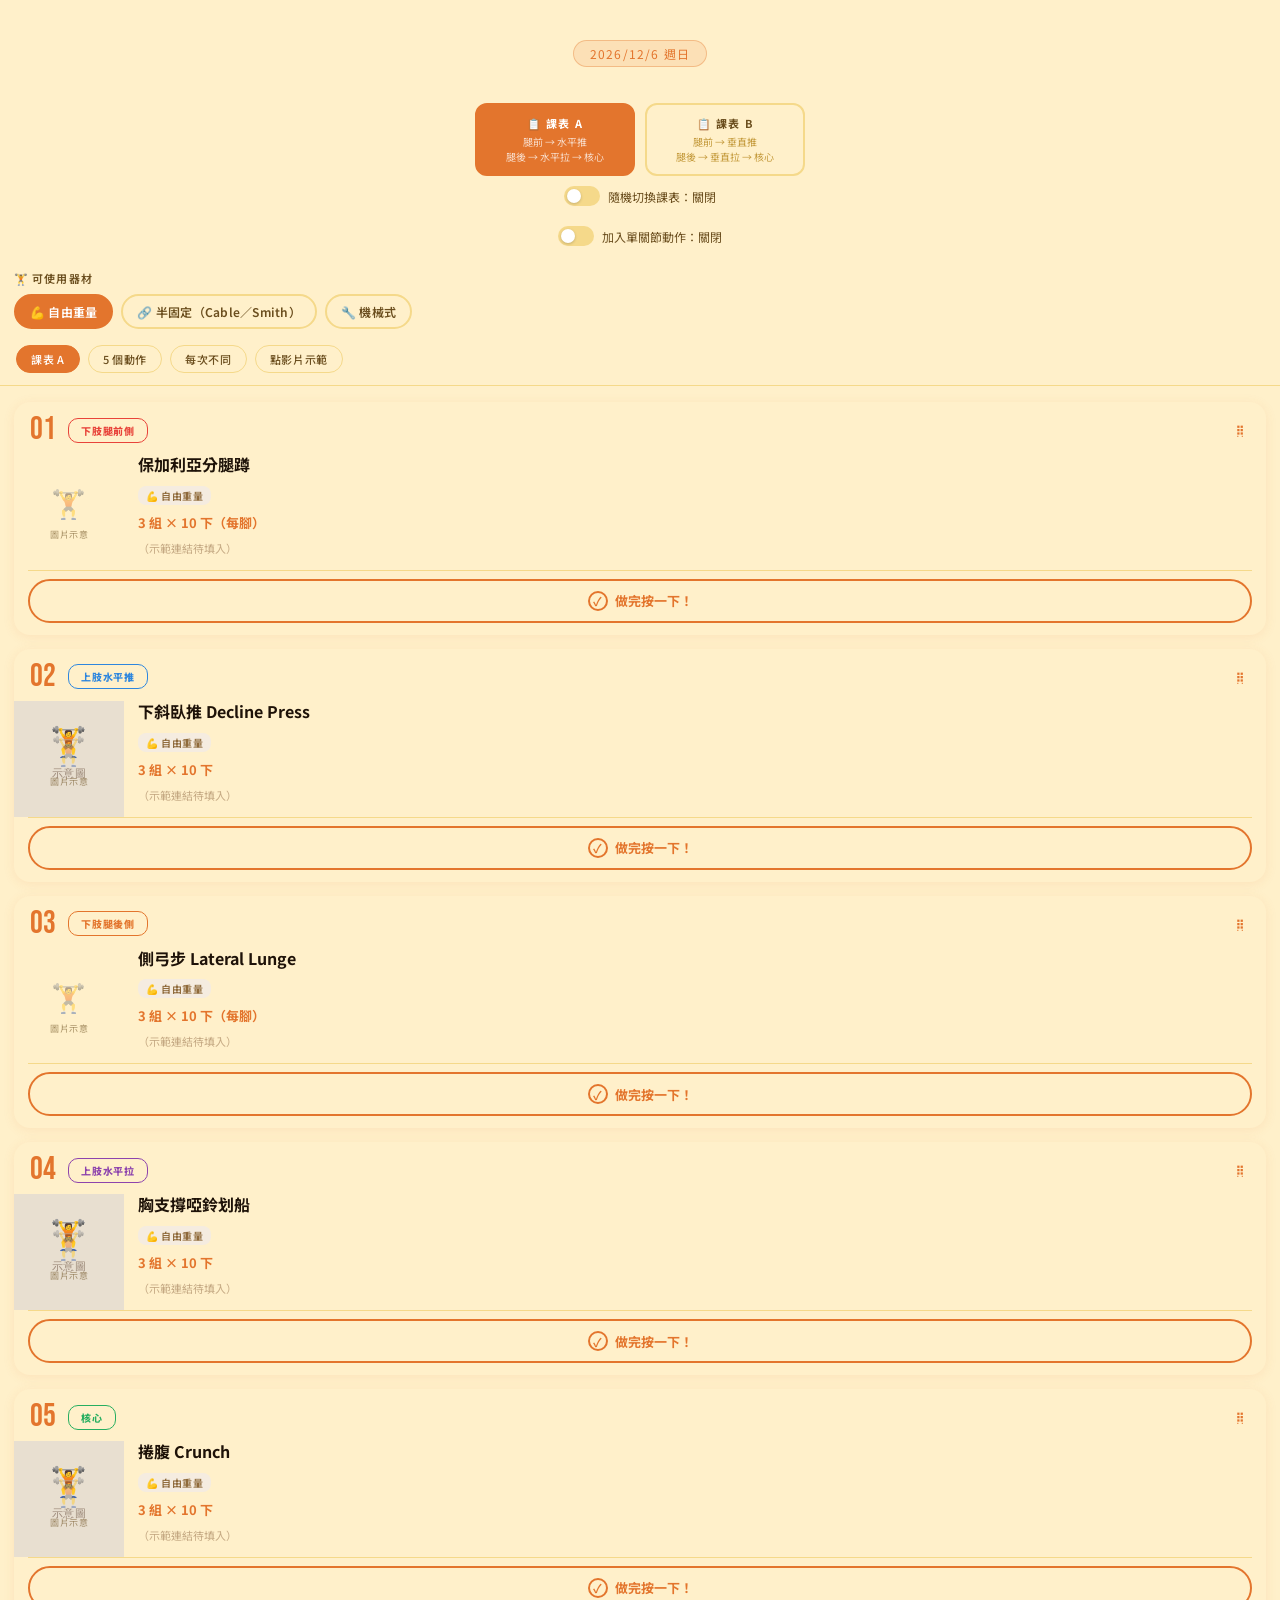
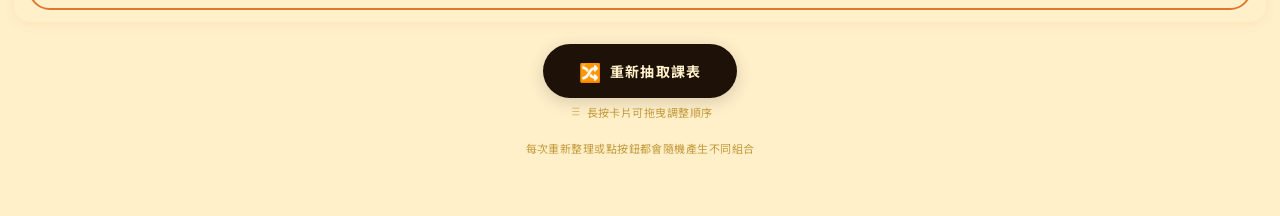
==== commit 44fb2c19: "Add files via upload" ====
--- a/fitness-schedule.html
+++ b/fitness-schedule.html
@@ -8,8 +8,8 @@
 <style>
   :root {
     --cream: #FFF0CA;
-    --warm-white: #FFF8E6;
-    --sand: #F0DFA0;
+    --warm-white: #FFF0CA;
+    --sand: #F5D98A;
     --clay: #C49A3C;
     --terracotta: #E3752D;
     --deep: #1E1208;
@@ -33,65 +33,31 @@
 
   /* ── Header ── */
   .header {
-    background: linear-gradient(135deg, #1E1208 0%, #3A1E08 60%, #E3752D 100%);
-    color: var(--cream);
-    padding: 32px 20px 24px;
+    background: #FFF0CA;
+    padding: 32px 20px 20px;
     text-align: center;
     position: relative;
     overflow: hidden;
-    border-bottom: 4px solid var(--brand);
-  }
-  .header::before {
-    content: '';
-    position: absolute;
-    inset: 0;
-    background: repeating-linear-gradient(
-      -45deg,
-      transparent,
-      transparent 20px,
-      rgba(227,117,45,0.07) 20px,
-      rgba(227,117,45,0.07) 21px
-    );
-  }
-  .header::after {
-    content: '🏋️';
-    position: absolute;
-    right: -10px;
-    bottom: -10px;
-    font-size: 90px;
-    opacity: 0.06;
-    transform: rotate(-15deg);
-    pointer-events: none;
-  }
-  .header-sub {
-    font-size: 11px;
-    letter-spacing: 0.25em;
-    text-transform: uppercase;
-    color: #F5C080;
-    margin-bottom: 6px;
-    position: relative;
-  }
-  .header-title {
-    font-family: 'Bebas Neue', sans-serif;
-    font-size: 52px;
-    letter-spacing: 0.08em;
-    line-height: 1;
-    position: relative;
-  }
-  .header-title span { color: var(--brand); }
+  }
+  .header-logo {
+    width: 85%;
+    max-width: 320px;
+    height: auto;
+    display: block;
+    margin: 0 auto 8px;
+  }
   .date-badge {
     display: inline-block;
-    margin-top: 10px;
-    background: rgba(255,255,255,0.08);
-    border: 1px solid rgba(255,255,255,0.15);
+    margin-top: 8px;
+    background: rgba(227,117,45,0.12);
+    border: 1px solid rgba(227,117,45,0.35);
     border-radius: 20px;
     padding: 4px 16px;
     font-size: 12px;
-    color: var(--sand);
+    color: var(--brand);
     letter-spacing: 0.1em;
     position: relative;
   }
-
   /* ── Tag strip ── */
   .tag-strip {
     display: flex;
@@ -144,10 +110,10 @@
   .sort-hint svg { width: 13px; height: 13px; opacity: 0.6; }
 
   .card {
-    background: var(--warm-white);
+    background: #FFF0CA;
     border-radius: 16px;
     overflow: hidden;
-    box-shadow: 0 2px 12px rgba(44,36,32,0.07);
+    box-shadow: 0 2px 12px rgba(227,117,45,0.10);
     display: flex;
     flex-direction: column;
     opacity: 0;
@@ -173,9 +139,9 @@
   .drag-handle {
     margin-left: auto;
     padding: 4px 6px;
-    color: var(--sand);
+    color: var(--brand);
     cursor: grab;
-    font-size: 16px;
+    font-size: 18px;
     line-height: 1;
     flex-shrink: 0;
   }
@@ -199,24 +165,25 @@
   .order-num {
     font-family: 'Bebas Neue', sans-serif;
     font-size: 32px;
-    color: var(--sand);
+    color: var(--brand);
     line-height: 1;
     min-width: 28px;
   }
   .part-chip {
     font-size: 10px;
-    font-weight: 700;
-    letter-spacing: 0.1em;
-    text-transform: uppercase;
-    padding: 3px 10px;
+    font-weight: 800;
+    letter-spacing: 0.08em;
+    padding: 4px 12px;
     border-radius: 10px;
-    background: var(--clay);
-    color: white;
-  }
-  .part-chip.legs   { background: #7A8F5A; }
-  .part-chip.push   { background: #5A7A8F; }
-  .part-chip.pull   { background: #7A5A8F; }
-  .part-chip.core   { background: #8F7A5A; }
+    background: #FFF0CA;
+    border: 1.5px solid currentColor;
+    color: var(--brand);
+  }
+  .part-chip.legs-front { color: #E8433A; border-color: #E8433A; }
+  .part-chip.legs-back  { color: #E3752D; border-color: #E3752D; }
+  .part-chip.push       { color: #2E86DE; border-color: #2E86DE; }
+  .part-chip.pull       { color: #8E44AD; border-color: #8E44AD; }
+  .part-chip.core       { color: #27AE60; border-color: #27AE60; }
 
   .card-body {
     display: flex;
@@ -228,7 +195,7 @@
     width: 110px;
     min-height: 110px;
     flex-shrink: 0;
-    background: var(--sand);
+    background: #FFF0CA;
     display: flex;
     flex-direction: column;
     align-items: center;
@@ -305,20 +272,6 @@
     background: var(--sand);
     margin: 0 14px;
   }
-  .card-note {
-    padding: 8px 14px 8px;
-    font-size: 11px;
-    color: var(--mid);
-    display: flex;
-    align-items: flex-start;
-    gap: 6px;
-  }
-  .card-note::before {
-    content: '💡';
-    font-size: 12px;
-    flex-shrink: 0;
-    margin-top: 1px;
-  }
 
   /* ── Done button ── */
   .card-done-row {
@@ -331,14 +284,14 @@
     display: flex;
     align-items: center;
     gap: 7px;
-    background: var(--cream);
-    border: 2px solid var(--sand);
+    background: #FFF0CA;
+    border: 2px solid var(--brand);
     border-radius: 24px;
-    padding: 8px 18px;
+    padding: 10px 18px;
     font-family: 'Noto Sans TC', sans-serif;
     font-size: 13px;
     font-weight: 700;
-    color: var(--mid);
+    color: var(--brand);
     cursor: pointer;
     transition: all 0.2s;
     flex: 1;
@@ -347,14 +300,14 @@
   }
   .done-btn:active { transform: scale(0.96); }
   .done-btn.completed {
-    background: var(--green);
-    border-color: var(--green);
+    background: var(--brand);
+    border-color: var(--brand);
     color: white;
   }
   .done-btn .done-circle {
     width: 20px; height: 20px;
     border-radius: 50%;
-    border: 2px solid var(--sand);
+    border: 2px solid var(--brand);
     display: flex; align-items: center; justify-content: center;
     font-size: 12px;
     transition: all 0.2s;
@@ -364,9 +317,7 @@
     background: white;
     border-color: white;
   }
-  .card.done-card {
-    opacity: 0.6;
-  }
+  .card.done-card { opacity: 0.6; }
   .card.done-card .exercise-name {
     text-decoration: line-through;
     color: var(--mid);
@@ -533,8 +484,7 @@
 <canvas id="confettiCanvas"></canvas>
 
 <div class="header">
-  <div class="header-sub">重訓小本奔 · TRAINING STUDIO</div>
-  <div class="header-title">今日<span>課表</span></div>
+  <img class="header-logo" src="https://raw.githubusercontent.com/iisanosbb/workout-images/main/header-logo.png" alt="重訓小本奔每日健身菜單" onerror="this.style.display='none'"/>
   <div class="date-badge" id="dateBadge">載入中…</div>
 </div>
 
@@ -616,7 +566,7 @@
 
   // ── 下肢腿前側 ──
   legs_front: {
-    label: '下肢腿前側', chipClass: 'legs',
+    label: '下肢腿前側', chipClass: 'legs-front',
     exercises: [
       { name: '深蹲 Squat',                    sets: '3 組 × 10 下',        video: '#', note: '膝蓋對齊腳尖，核心收緊',    image: 'https://raw.githubusercontent.com/iisanosbb/workout-images/main/legs_front_squat_barbell.jpg', equip: 'free'    },
       { name: '高腳杯深蹲 Goblet（啞鈴）',      sets: '3 組 × 10 下',        video: '#', note: '壺鈴／啞鈴貼近胸口',         image: 'https://raw.githubusercontent.com/iisanosbb/workout-images/main/legs_front_squat_dumbbell.jpg', equip: 'free'    },
@@ -634,7 +584,7 @@
 
   // ── 下肢腿後側 ──
   legs_back: {
-    label: '下肢腿後側', chipClass: 'legs',
+    label: '下肢腿後側', chipClass: 'legs-back',
     exercises: [
       { name: '傳統硬舉 Deadlift',         sets: '3 組 × 10 下',        video: '#', note: '全程中立脊椎',               image: 'https://raw.githubusercontent.com/iisanosbb/workout-images/main/legs_back_deadlift.jpg', equip: 'free'    },
       { name: '相撲硬舉 Sumo DL',          sets: '3 組 × 10 下',        video: '#', note: '腳尖外轉 45°',               image: 'https://raw.githubusercontent.com/iisanosbb/workout-images/main/legs_back_deadlift_sumo.jpg', equip: 'free'    },
@@ -934,12 +884,10 @@
       </div>
     </div>
     <div class="card-divider"></div>
-    <div class="card-note">${ex.note}</div>
-    <div class="card-divider"></div>
     <div class="card-done-row">
       <button class="done-btn" onclick="markDone(this)">
         <div class="done-circle">✓</div>
-        <span class="done-label">標記完成</span>
+        <span class="done-label">做完按一下！</span>
       </button>
     </div>
   `;
@@ -952,14 +900,12 @@
   const isNowDone = !btn.classList.contains('completed');
   btn.classList.toggle('completed', isNowDone);
   card.classList.toggle('done-card', isNowDone);
-  btn.querySelector('.done-label').textContent = isNowDone ? '已完成 🎉' : '標記完成';
+  btn.querySelector('.done-label').textContent = isNowDone ? '已完成 🎉' : '做完按一下！';
 
   if (isNowDone) {
-    // 震動回饋
-    if (navigator.vibrate) navigator.vibrate([30, 10, 60]);
+    if (navigator.vibrate) navigator.vibrate([40, 20, 80]);
     launchConfetti(btn);
 
-    // 檢查全部完成
     setTimeout(() => {
       const all = document.querySelectorAll('#cardsContainer .done-btn');
       const done = document.querySelectorAll('#cardsContainer .done-btn.completed');
@@ -1077,8 +1023,7 @@
       dragEl = card;
       touchStartY = e.touches[0].clientY;
       card.classList.add('dragging');
-      // 震動啟動回饋
-      if (navigator.vibrate) navigator.vibrate(30);
+      if (navigator.vibrate) navigator.vibrate(60);
     }, { passive: true });
 
     handle.addEventListener('touchmove', e => {
@@ -1095,8 +1040,7 @@
         const newPos = touch.clientY < rect.top + rect.height / 2;
         if (newPos) container.insertBefore(dragEl, target);
         else container.insertBefore(dragEl, target.nextSibling);
-        // 每次換位震動
-        if (!wasOver && navigator.vibrate) navigator.vibrate(15);
+        if (!wasOver && navigator.vibrate) navigator.vibrate(30);
       }
     }, { passive: false });
 
@@ -1105,8 +1049,7 @@
       dragEl.classList.remove('dragging');
       container.querySelectorAll('.card').forEach(c => c.classList.remove('drag-over'));
       renumberCards();
-      // 放下震動
-      if (navigator.vibrate) navigator.vibrate([10, 5, 20]);
+      if (navigator.vibrate) navigator.vibrate([20, 10, 40]);
       dragEl = null;
     });
   });
